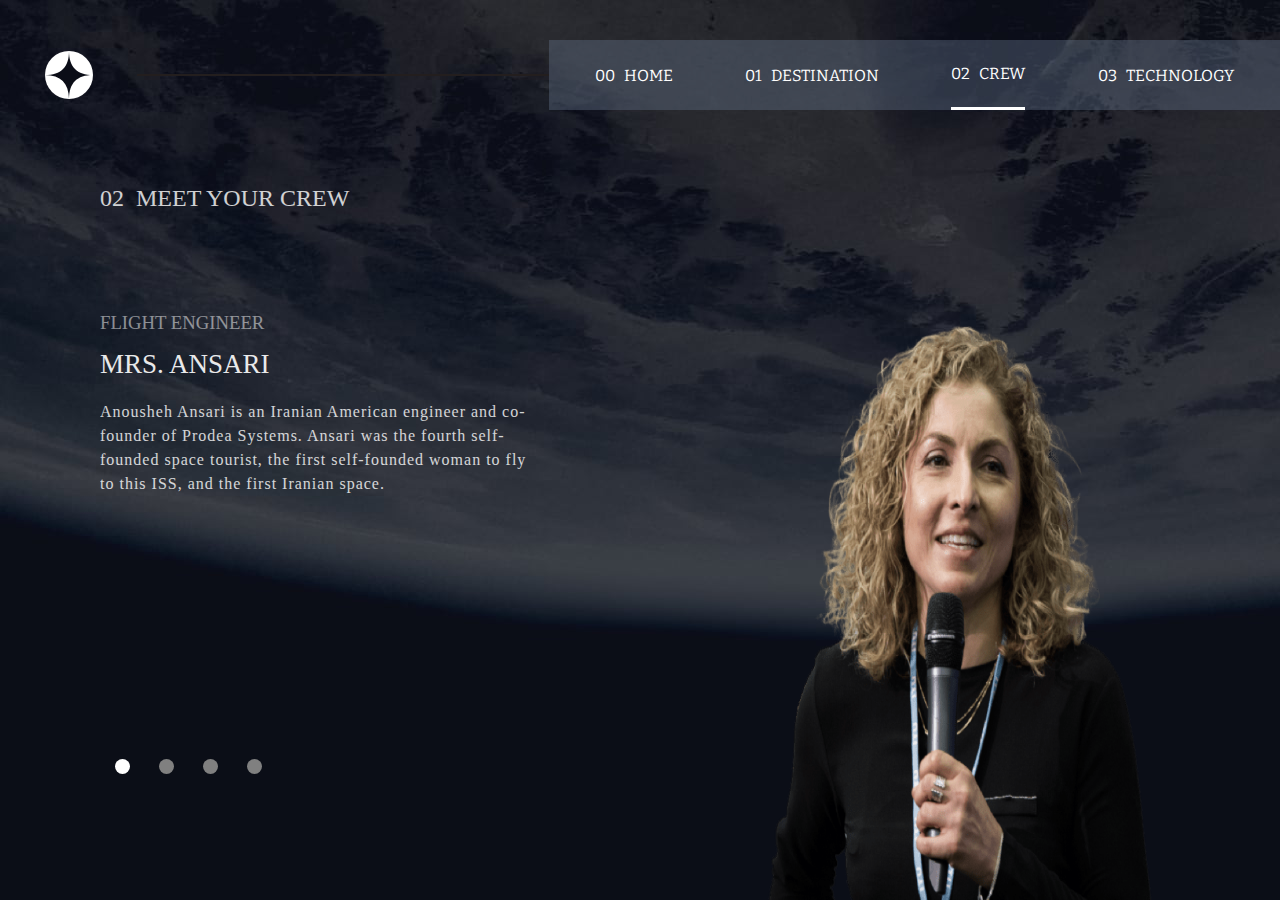
==== crew.html @ 769faf1f "crew page" ====
<!DOCTYPE html>
<html lang="en">
<head>
    <meta charset="UTF-8">
    <meta http-equiv="X-UA-Compatible" content="IE=edge">
    <meta name="viewport" content="width=device-width, initial-scale=1.0">
    <title>SPACE</title>
    <link rel="stylesheet" href="style.css">
    <link rel="stylesheet" href="crew.css">
</head>
<body >
    <header>
        <div class='left'>
            <svg xmlns='http://www.w3.org/2000/svg' width='48' height='48'><g fill='none' fill-rule='evenodd'><circle cx='24' cy='24' r='24' fill='#FFF'/><path fill='#0B0D17' d='M24 0c0 16-8 24-24 24 15.718.114 23.718 8.114 24 24 0-16 8-24 24-24-16 0-24-8-24-24z'/></g></svg>
        </div>
        <div class='center'>
            <div class='line'></div>
        </div>
        <div class='right'>
            <div class='rbgColor'></div>
            <div class='rbgItems'>
                <p  id='p1' onclick='showAdd(1)'> <a href='index.html'>00 &nbsp; HOME</a></p>
                <p   id='p2' onclick='showAdd(2)' > <a href='destination.html'>01 &nbsp; DESTINATION</a> </p>
                <p class='active' id='p3' onclick='showAdd(3)' >02 &nbsp; CREW</p>
                <p  id='p4' onclick='showAdd(4)' >03 &nbsp; TECHNOLOGY</p>
            </div>
        
        </div>
    </header>
    <main class="crewMain">
        <div class="crewLeft">
            <div class="crewLeftWrapper">
                <div class="crewInfo">
                    <h2>02&nbsp; MEET YOUR CREW</h2>
                    <h3 id="jobTitle"></h3>
                    <h1 id="crewName" ></h1>
                    <p id="crewDesc"></p>
                </div>

                <div class="points">
                    <div id="point"  class="point point1 active"></div>
                    <div id="point"  class="point  point2"></div>
                    <div id="point"  class="point point3"></div>
                    <div id="point"  class="point point4"></div>
                </div>
            </div>
        </div>

        <div class="crewRight">
            <div class="crewImg">
                <img id="crewImg" src="" alt="">
            </div>
        </div>

    </main>
    <script type='module' src="crew.js"></script>
</body>
</html>
---- style.css ----
@import url('https://fonts.googleapis.com/css2?family=Bitter&display=swap');
@import url('https://fonts.googleapis.com/css2?family=Bitter&display=swap');
*{
    margin: 0;
    padding: 0;
    box-sizing: border-box;
}

body{
    width: 100%;
    height: 100vh;
    background: url("./assets/home/background-home-desktop.jpg");
    background-size: cover;
    display: flex;
    flex-direction: column;
}

header{
    width: 100%;
    height: 70px;
    position: absolute;
    top: 40px;
    display: flex;
}

header .left{ 
    flex: 1.5;
    display: flex;
    justify-content: center;
    align-items: center;
}

header .center{
    flex: 4.5;
    display: flex;
    justify-content: center;
    align-items: center;
}
header .center .line{
    width: 100%;
    height: 2px;
    background-color: rgb(35, 30, 30);
    
}
header .right{
    flex: 8;
    position: relative;
    
  
}
.rbgColor{
    width: 100%;
    height: 100%;
    background-color: #657289;
    opacity: 0.4;
}
.rbgItems{
    position: absolute;
    top: 0;
    color: white;
    width: 100%;
    display: flex;
    justify-content: space-around;
    align-items: center;
    height: 100%;
    cursor: pointer;
    padding: 0 10px;
    font-family: 'Bitter', serif;
    
}
.rbgItems p{
    height: 100%;
    display: flex;
    align-items: center;
}
.rbgItems p a {
    text-decoration: none;
    color: white;
}
.rbgItems p.active{
    border-bottom: 3px solid white ;
}
.rbgItems p:hover {
    transform: scale(1.1);
}


/* :::::: MAIN SECTION :::::::::: */
main{
    width: 100%;
    height: 100vh;
    display: flex;
    
}
.mainLeft{
    flex: 1;
    display: flex; 
    flex-direction: column;
    align-items: center;
    justify-content: flex-end;
    height: 100vh;
}
.mainLeftWrapper{
    width: 60%;
    height: 70%;
    display: flex;
    flex-direction: column;
    align-items: center;
    color: white;
    padding-top: 60px;
    

}
.mainLeftWrapper h1{
    font-size: 100px;
    margin: 20px 0;
}
.mainLeftWrapper p{
    width: 85%;
    font-family: 'Bitter', serif;
    font-size: 14px;
    letter-spacing: 2px;
    line-height: 1.7;
}
.mainRight{
    flex: 1;
    display: flex; 
    flex-direction: column;
    align-items: center;
    justify-content: center;
    height: 100vh;
}
.mainRwrapper{
    width: 150px;
    height: 150px;
    background-color: white;
    border-radius: 50%;
    display: flex;
    align-items: center;
    justify-content: center;
    position: relative;
    top: 10%;
    cursor: pointer;
    left: 10%;
}
.mainRwrapper:hover{
    transform: scale(1.1);
}
.mainRwrapper p{
    opacity: 0.8;
    font-size: 18px;
}
---- crew.css ----
.crewMain{
    width: 100%;
    height: 100vh;
    background: url("./assets/crew/background-crew-desktop.jpg");
    background-size: cover;
    display: flex;
    color: white;
}

.crewLeft{
    flex: 1;
    display: flex;
    height: 100vh;
    align-items: flex-end;
   
}
.crewLeftWrapper{
    height: 85%;
    width: 100%;
    padding: 50px 100px;
    display: flex;
    flex-direction: column; 
}
.crewInfo{
    flex: 3;
}
.crewInfo h2{
    font-weight: 100;
    margin-bottom: 100px;
    opacity: 0.8;
}
.crewInfo h3{
    opacity: 0.5;
    font-weight: 100;
    margin-bottom: 15px;
}
.crewInfo h1{
    font-weight: 100;
    font-size: 27px;
    opacity: 0.9;
    margin-bottom: 20px;
}
.crewInfo p{
    line-height: 1.5;
    letter-spacing: 1px;
    font-size: 16px;
    font-weight: 100;
    opacity: 0.8;
}
.points{
    flex: 1;
    display: flex;
    width: 40%;
    justify-content: space-around;
    align-items: center;
}
.point{
    width: 15px;
    height: 15px;
    border-radius: 50%;
    background-color: gray;
    cursor: pointer;
}
.point.active{
    background-color: white;
}
.crewRight{
    flex: 1;
    display: flex;
    align-items: flex-end;
    justify-content: center;
}
.crewImg{
    width: 1200%;
    height: 80%;
    display: flex;
    justify-content: center;
    align-items: flex-end;
}
.crewImg img{
    width: 60%;
    height: 80%;
}
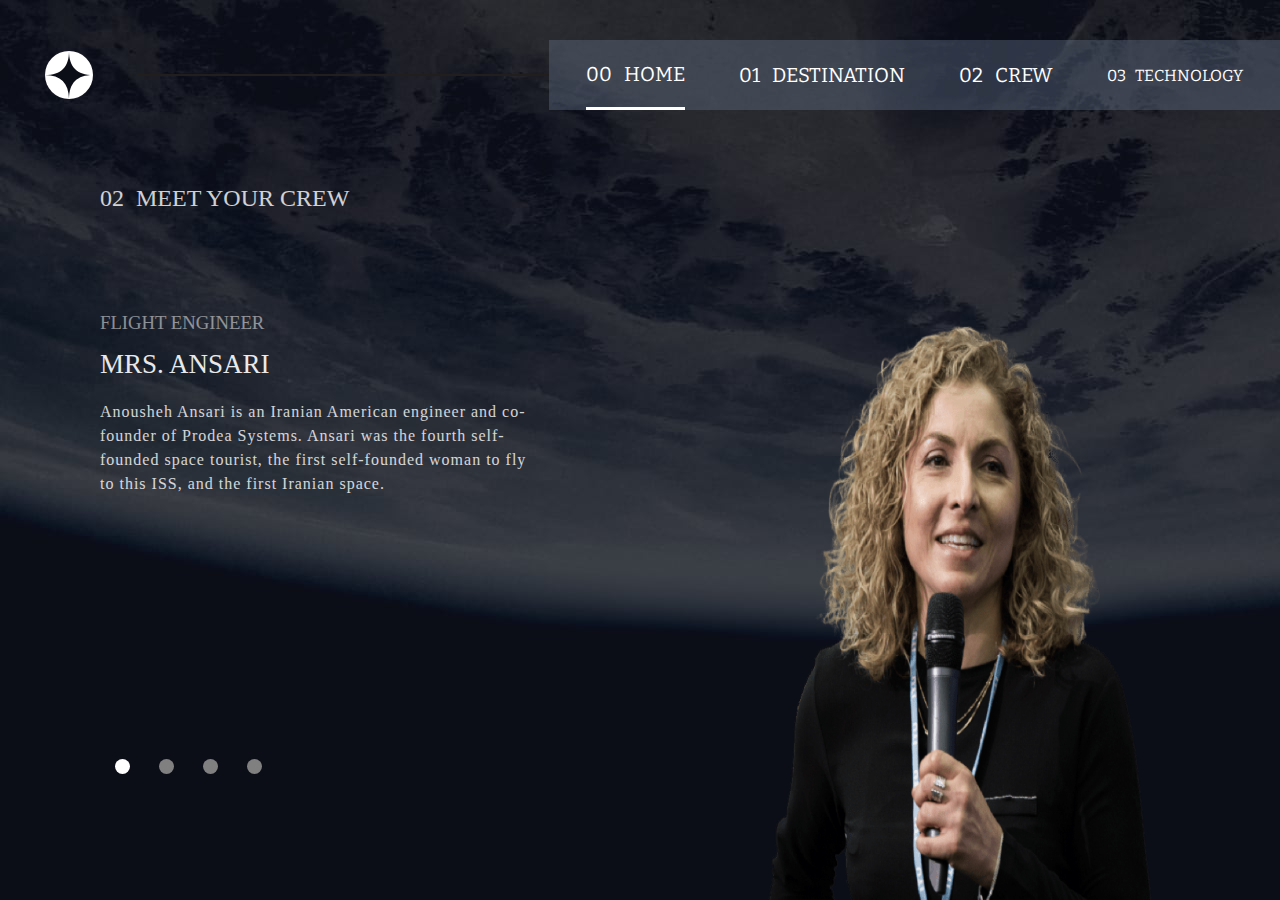
==== commit fee4704b: "responsive home page" ====
--- a/crew.html
+++ b/crew.html
@@ -16,15 +16,18 @@
         <div class='center'>
             <div class='line'></div>
         </div>
-        <div class='right'>
+        <div class='right' id="rightMenu">
             <div class='rbgColor'></div>
             <div class='rbgItems'>
-                <p  id='p1' onclick='showAdd(1)'> <a href='index.html'>00 &nbsp; HOME</a></p>
-                <p   id='p2' onclick='showAdd(2)' > <a href='destination.html'>01 &nbsp; DESTINATION</a> </p>
-                <p class='active' id='p3' onclick='showAdd(3)' >02 &nbsp; CREW</p>
+                <p class='active'  id='p1' onclick='showAdd(1)'> <a href='./index.html'>00 &nbsp; HOME</a> </p>
+                <p  id='p2' onclick='showAdd(2)' > <a href='destination.html'>01 &nbsp; DESTINATION</a> </p>
+                <p  id='p3' onclick='showAdd(3)' ><a href="crew.html">02 &nbsp; CREW</a> </p>
                 <p  id='p4' onclick='showAdd(4)' >03 &nbsp; TECHNOLOGY</p>
             </div>
         
+        </div>
+        <div class="hamburgar">
+            <img id="hamburgar" src="./assets/shared/menu.png" width="40px" height="50px" alt="">
         </div>
     </header>
     <main class="crewMain">
--- a/style.css
+++ b/style.css
@@ -76,6 +76,7 @@
 .rbgItems p a {
     text-decoration: none;
     color: white;
+    font-size: 20px;
 }
 .rbgItems p.active{
     border-bottom: 3px solid white ;
@@ -83,7 +84,9 @@
 .rbgItems p:hover {
     transform: scale(1.1);
 }
-
+.hamburgar{
+    display: none;
+}
 
 /* :::::: MAIN SECTION :::::::::: */
 main{
@@ -105,7 +108,6 @@
     height: 70%;
     display: flex;
     flex-direction: column;
-    align-items: center;
     color: white;
     padding-top: 60px;
     
@@ -113,12 +115,17 @@
 }
 .mainLeftWrapper h1{
     font-size: 100px;
-    margin: 20px 0;
+    margin: 40px 0;
+    font-weight: 100;
+}
+.mainLeftWrapper h3{
+    font-weight: 100;
+    font-size: 25px;
 }
 .mainLeftWrapper p{
     width: 85%;
     font-family: 'Bitter', serif;
-    font-size: 14px;
+    font-size: 19px;
     letter-spacing: 2px;
     line-height: 1.7;
 }
@@ -148,10 +155,129 @@
 }
 .mainRwrapper p{
     opacity: 0.8;
+    font-size: 25px;
+}
+
+
+
+
+@media only screen and (max-width: 1100px){
+    header .center{
+        display: none;
+    }
+    header .left{
+        flex: 3;
+    }
+   .mainHome{
+    flex-direction: column;
+   }
+   .mainLeftWrapper{
+    align-items: center;
+    position: relative; 
+    text-align: center;
+    top: -15px;
+   }
+   .mainRwrapper{
+    cursor: pointer;
+    left: 0%;
+    top: 70px;
+   }
+   .rbgItems p a {
     font-size: 18px;
 }
-
-
-
-
-
+}
+@media only screen and (max-width: 745px){
+    .rbgItems p a {
+        font-size: 14px;
+    }
+    .mainLeftWrapper{
+        top: -30px;
+    }
+   .mainLeftWrapper h1{
+    transform: scale(0.7);
+    margin: 20px 0;
+   }
+   .mainLeftWrapper h3, .mainLeftWrapper p{
+    transform: scale(0.9);
+   }
+}
+
+@media only screen and (max-width: 650px){
+    header{ 
+        align-items: center;
+        padding: 0 50px;
+        justify-content: space-between;
+    }
+    header .left{
+        position: relative;
+        justify-content: flex-start;
+        
+    }
+    .hamburgar{
+        display: flex;
+      
+    }
+  
+    header .right{
+        height: 85vh;
+        position: fixed;
+        bottom: 0;
+        right: 0%;
+        flex-direction: column;
+        width: 100%;
+        z-index: 1;
+        background: url("https://static.wixstatic.com/media/0960d6_c743202a31124b61a747d09c0a833500~mv2_d_3000_2003_s_2.jpg/v1/fill/w_640,h_1296,al_c,q_85,usm_0.66_1.00_0.01,enc_auto/0960d6_c743202a31124b61a747d09c0a833500~mv2_d_3000_2003_s_2.jpg");
+        transform: translateX(200%);
+        transition: 0.3s all linear;
+    }
+    header .right.show{
+        transform: translateX(0%);
+    }
+    .rbgColor{
+        display: none;
+    }
+    .rbgItems{
+        display: flex;
+        flex-direction: column;
+        height: 50%;
+
+    }
+    .rbgItems p.active{
+        border-bottom: 0;
+    }
+    .rbgItems p a {
+        font-size: 25px;
+        margin: 10px;
+    }
+    .rbgItems p:last-child{
+        transform: scale(1.5);
+    }
+
+    /* MAIN STYLE */
+    .mainLeftWrapper{
+        padding-top: 20px;
+        width: 80%;
+    }
+    .mainLeftWrapper h1{
+        transform: scale(0.6);
+        margin: 0px 0;
+       }
+       .mainLeftWrapper h3, .mainLeftWrapper p{
+        transform: scale(0.8);
+       }
+       .mainRight{
+        flex: 0.1;
+        position: relative;
+        top: -120px;
+       }
+     
+}
+@media only screen and (max-width: 444px){
+    .mainLeftWrapper{
+        padding-top: 20px;
+        width: 100%;
+    }
+    .mainRwrapper{
+        transform: scale(0.8);
+    }
+}